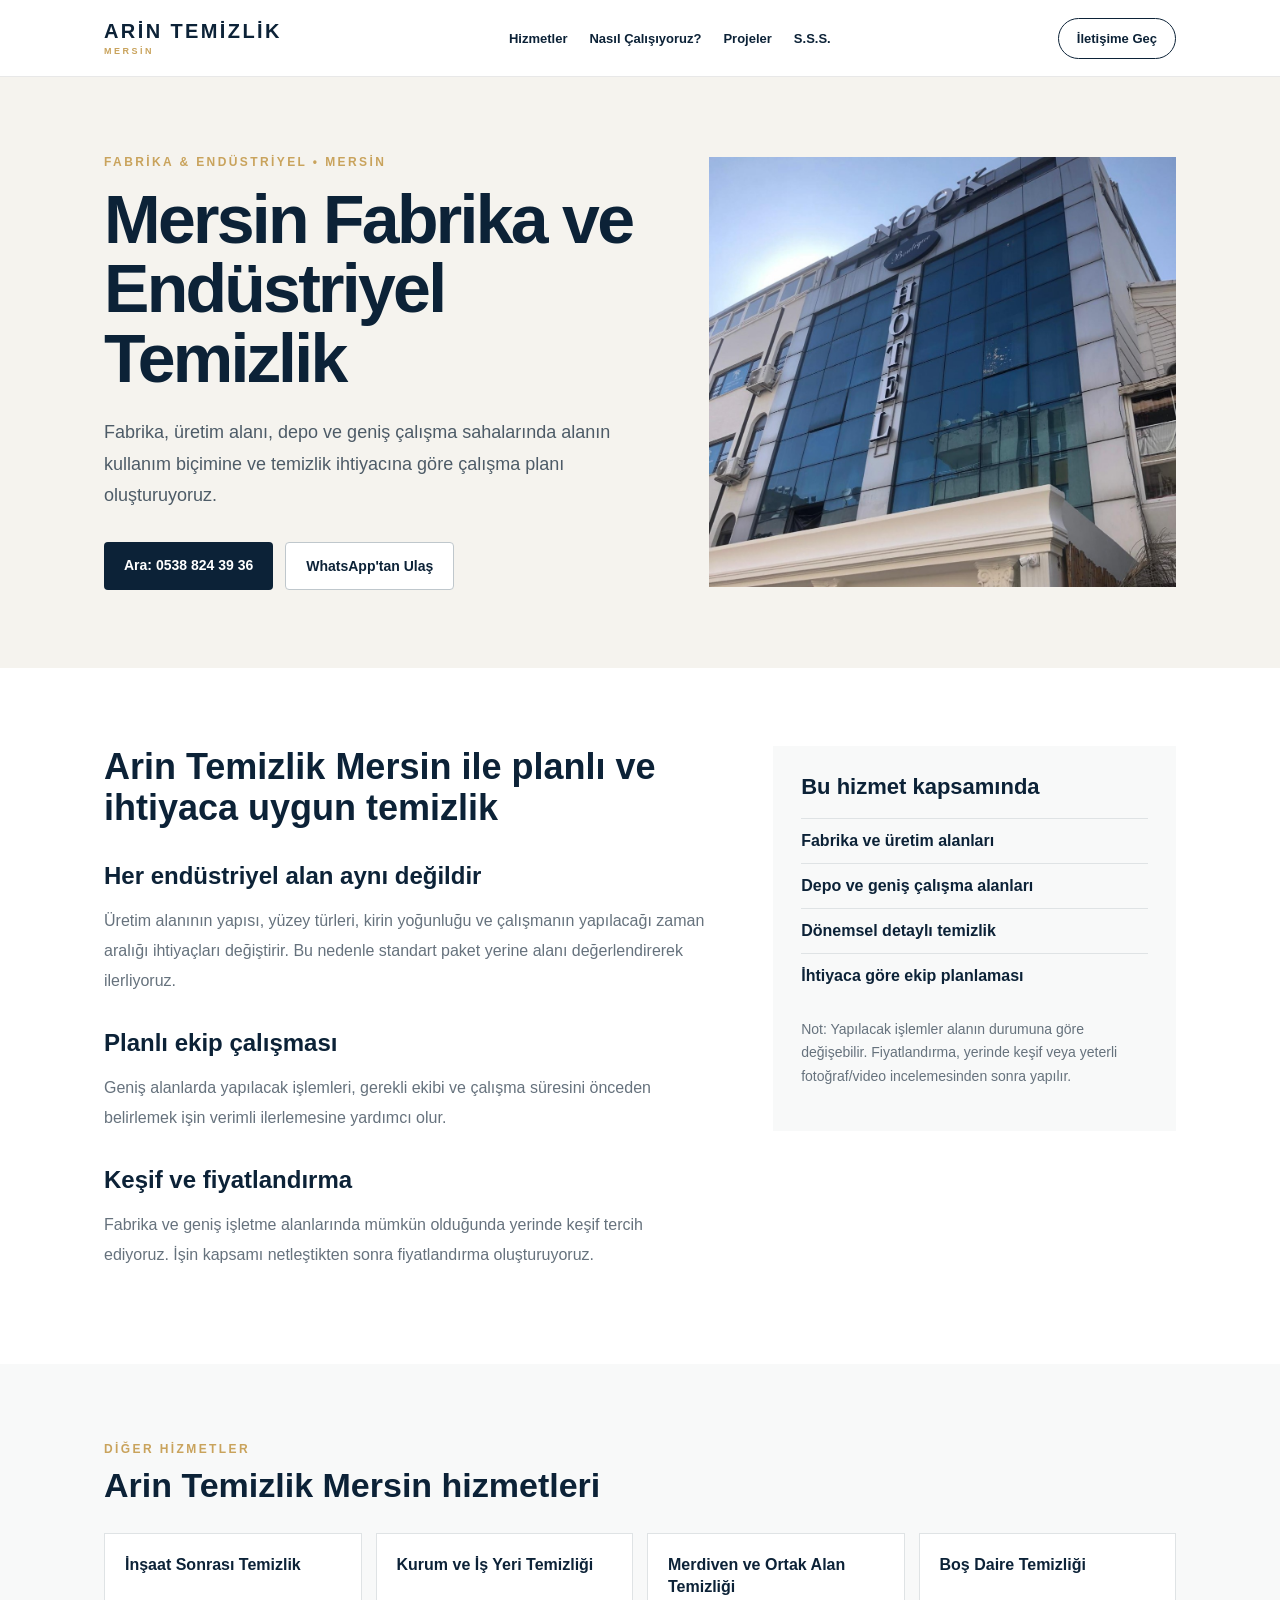
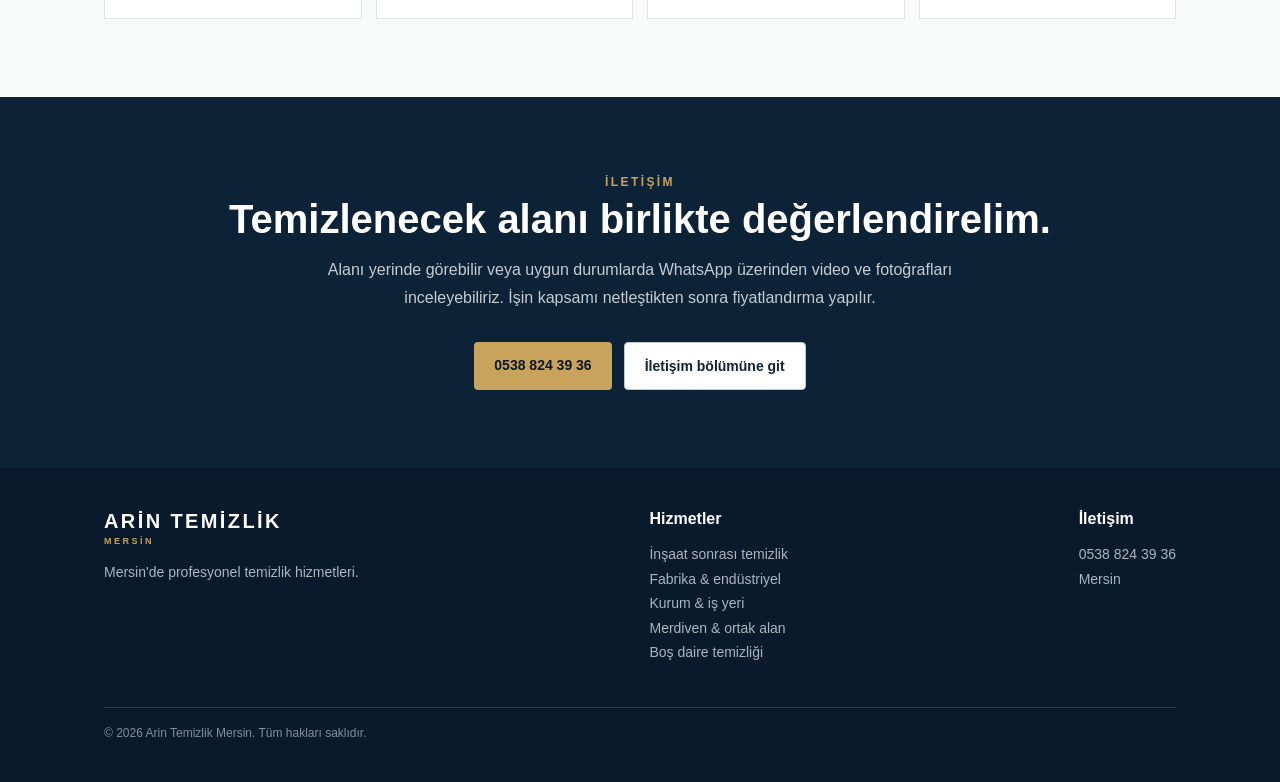
==== fabrika-endustriyel-temizlik-mersin.html @ 048e4264 "Add files via upload" ====
<!doctype html>
<html lang="tr">
<head>
<meta charset="utf-8">
<meta name="viewport" content="width=device-width,initial-scale=1">
<title>Mersin Fabrika ve Endüstriyel Temizlik | Arin Temizlik</title>
<meta name="description" content="Mersin'de fabrika, üretim alanı, depo ve geniş çalışma alanları için ihtiyaca göre planlanan profesyonel endüstriyel temizlik hizmeti.">
<meta name="robots" content="index,follow,max-image-preview:large">
<link rel="canonical" href="https://arintemizlikmersin.com/fabrika-endustriyel-temizlik-mersin.html">
<meta name="theme-color" content="#0c2237">
<meta property="og:locale" content="tr_TR">
<meta property="og:type" content="website">
<meta property="og:title" content="Mersin Fabrika ve Endüstriyel Temizlik | Arin Temizlik">
<meta property="og:description" content="Mersin'de fabrika, üretim alanı, depo ve geniş çalışma alanları için ihtiyaca göre planlanan profesyonel endüstriyel temizlik hizmeti.">
<meta property="og:url" content="https://arintemizlikmersin.com/fabrika-endustriyel-temizlik-mersin.html">
<meta property="og:site_name" content="Arin Temizlik Mersin">
<script type="application/ld+json">{"@context": "https://schema.org", "@type": "Service", "name": "Mersin Fabrika ve Endüstriyel Temizlik", "provider": {"@type": "LocalBusiness", "name": "Arin Temizlik Mersin", "url": "https://arintemizlikmersin.com/", "telephone": "+90 538 824 39 36"}, "areaServed": {"@type": "City", "name": "Mersin"}, "url": "https://arintemizlikmersin.com/fabrika-endustriyel-temizlik-mersin.html", "description": "Mersin'de fabrika, üretim alanı, depo ve geniş çalışma alanları için ihtiyaca göre planlanan profesyonel endüstriyel temizlik hizmeti."}</script>
<style>
:root{--ink:#0c2237;--blue:#123e64;--gold:#c9a35c;--paper:#f5f3ee;--white:#fff;--muted:#66727d;--line:#dfe3e5}
*{box-sizing:border-box}html{scroll-behavior:smooth}body{margin:0;font-family:Inter,Segoe UI,Arial,sans-serif;color:var(--ink);background:#fff}a{text-decoration:none;color:inherit}.wrap{max-width:1120px;margin:auto;padding:0 24px}
header{position:sticky;top:0;z-index:20;background:rgba(255,255,255,.96);border-bottom:1px solid #e8e8e8;backdrop-filter:blur(8px)}nav{min-height:76px;display:flex;align-items:center;justify-content:space-between;gap:20px}.brand{font-weight:900;letter-spacing:.12em;font-size:20px}.brand small{display:block;font-size:9px;letter-spacing:.28em;color:var(--gold);margin-top:3px}.navlinks{display:flex;gap:22px;font-size:13px;font-weight:750}.contact{padding:12px 18px;border:1px solid var(--ink);border-radius:999px;font-weight:800;font-size:13px}
.hero{background:var(--paper);padding:78px 0}.hero-grid{display:grid;grid-template-columns:1fr .85fr;gap:55px;align-items:center}.eyebrow{font-size:12px;font-weight:800;letter-spacing:.2em;color:var(--gold);text-transform:uppercase}.hero h1{font-size:clamp(42px,5.5vw,68px);line-height:1.02;letter-spacing:-.04em;margin:16px 0 24px}.hero p{font-size:18px;line-height:1.75;color:#4d5b67}.hero img{width:100%;height:430px;object-fit:cover;display:block}.actions{display:flex;gap:12px;margin-top:30px;flex-wrap:wrap}.btn{padding:15px 20px;border-radius:4px;font-weight:800;font-size:14px;display:inline-block}.primary{background:var(--ink);color:#fff}.secondary{border:1px solid #bfc7cc;background:#fff}
section{padding:78px 0}.content-grid{display:grid;grid-template-columns:1.2fr .8fr;gap:65px}.copy h2{font-size:36px;line-height:1.15;margin:0 0 16px}.copy h3{font-size:24px;margin:34px 0 10px}.copy p{color:var(--muted);line-height:1.85}.side{background:#f8f9f9;padding:28px;height:max-content}.side h2{font-size:22px;margin:0 0 18px}.side ul{list-style:none;padding:0;margin:0}.side li{padding:13px 0;border-top:1px solid var(--line);font-weight:750}.related{background:#f8f9f9}.related-grid{display:grid;grid-template-columns:repeat(4,1fr);gap:14px}.related a{background:#fff;border:1px solid var(--line);padding:20px;font-weight:800;line-height:1.4}.cta{text-align:center;background:var(--ink);color:#fff}.cta h2{font-size:40px;margin:8px 0 14px}.cta p{color:#c5cdd4;line-height:1.75;max-width:720px;margin:auto}.cta .actions{justify-content:center}.cta .secondary{color:var(--ink)}
footer{background:#081a2b;color:#fff;padding:42px 0}.footer-grid{display:flex;justify-content:space-between;gap:30px}.footer-grid p{color:#aab6c0;line-height:1.75;font-size:14px}.legal{margin-top:28px;padding-top:18px;border-top:1px solid #274052;color:#81909b;font-size:12px}
@media(max-width:850px){.navlinks{display:none}.hero-grid,.content-grid{grid-template-columns:1fr}.hero img{height:350px}.related-grid{grid-template-columns:1fr 1fr}.footer-grid{display:block}}
@media(max-width:520px){.hero{padding:55px 0}.hero h1{font-size:42px}.hero img{height:280px}section{padding:60px 0}.related-grid{grid-template-columns:1fr}.cta h2{font-size:32px}}
</style>
</head>
<body>
<header><div class="wrap"><nav>
<a class="brand" href="index.html">ARİN TEMİZLİK<small>MERSİN</small></a>
<div class="navlinks"><a href="index.html#hizmetler">Hizmetler</a><a href="index.html#surec">Nasıl Çalışıyoruz?</a><a href="index.html#projeler">Projeler</a><a href="index.html#sss">S.S.S.</a></div>
<a class="contact" href="index.html#iletisim">İletişime Geç</a>
</nav></div></header>

<main>
<section class="hero"><div class="wrap"><div class="hero-grid"><div>
<div class="eyebrow">Fabrika & endüstriyel • Mersin</div>
<h1>Mersin Fabrika ve Endüstriyel Temizlik</h1>
<p>Fabrika, üretim alanı, depo ve geniş çalışma sahalarında alanın kullanım biçimine ve temizlik ihtiyacına göre çalışma planı oluşturuyoruz.</p>
<div class="actions"><a class="btn primary" href="tel:+905388243936">Ara: 0538 824 39 36</a><a class="btn secondary" href="https://wa.me/905388243936?text=Merhaba%2C%20Arin%20Temizlik%27ten%20hizmet%20hakk%C4%B1nda%20bilgi%20almak%20istiyorum." target="_blank" rel="noopener">WhatsApp'tan Ulaş</a></div>
</div><img src="images/otel-projesi.jpg" alt="Mersin kurumsal ve geniş alan temizlik projesi"></div></div></section>

<section><div class="wrap"><div class="content-grid"><div class="copy">
<h2>Arin Temizlik Mersin ile planlı ve ihtiyaca uygun temizlik</h2>
<h3>Her endüstriyel alan aynı değildir</h3><p>Üretim alanının yapısı, yüzey türleri, kirin yoğunluğu ve çalışmanın yapılacağı zaman aralığı ihtiyaçları değiştirir. Bu nedenle standart paket yerine alanı değerlendirerek ilerliyoruz.</p><h3>Planlı ekip çalışması</h3><p>Geniş alanlarda yapılacak işlemleri, gerekli ekibi ve çalışma süresini önceden belirlemek işin verimli ilerlemesine yardımcı olur.</p><h3>Keşif ve fiyatlandırma</h3><p>Fabrika ve geniş işletme alanlarında mümkün olduğunda yerinde keşif tercih ediyoruz. İşin kapsamı netleştikten sonra fiyatlandırma oluşturuyoruz.</p>
</div><aside class="side"><h2>Bu hizmet kapsamında</h2><ul><li>Fabrika ve üretim alanları</li><li>Depo ve geniş çalışma alanları</li><li>Dönemsel detaylı temizlik</li><li>İhtiyaca göre ekip planlaması</li></ul><p style="margin-top:20px;color:#66727d;line-height:1.7;font-size:14px">Not: Yapılacak işlemler alanın durumuna göre değişebilir. Fiyatlandırma, yerinde keşif veya yeterli fotoğraf/video incelemesinden sonra yapılır.</p></aside></div></div></section>

<section class="related"><div class="wrap"><div class="eyebrow">Diğer hizmetler</div><h2 style="font-size:34px;margin:10px 0 28px">Arin Temizlik Mersin hizmetleri</h2><div class="related-grid"><a href="insaat-sonrasi-temizlik-mersin.html">İnşaat Sonrası Temizlik</a><a href="kurum-is-yeri-temizligi-mersin.html">Kurum ve İş Yeri Temizliği</a><a href="merdiven-ortak-alan-temizligi-mersin.html">Merdiven ve Ortak Alan Temizliği</a><a href="bos-daire-temizligi-mersin.html">Boş Daire Temizliği</a></div></div></section>

<section class="cta"><div class="wrap"><div class="eyebrow">İletişim</div><h2>Temizlenecek alanı birlikte değerlendirelim.</h2><p>Alanı yerinde görebilir veya uygun durumlarda WhatsApp üzerinden video ve fotoğrafları inceleyebiliriz. İşin kapsamı netleştikten sonra fiyatlandırma yapılır.</p><div class="actions"><a class="btn primary" style="background:#c9a35c;color:#081a2b" href="tel:+905388243936">0538 824 39 36</a><a class="btn secondary" href="index.html#iletisim">İletişim bölümüne git</a></div></div></section>
</main>

<footer><div class="wrap"><div class="footer-grid"><div><a class="brand" href="index.html">ARİN TEMİZLİK<small>MERSİN</small></a><p>Mersin'de profesyonel temizlik hizmetleri.</p></div><div><b>Hizmetler</b><p><a href="insaat-sonrasi-temizlik-mersin.html">İnşaat sonrası temizlik</a><br><a href="fabrika-endustriyel-temizlik-mersin.html">Fabrika & endüstriyel</a><br><a href="kurum-is-yeri-temizligi-mersin.html">Kurum & iş yeri</a><br><a href="merdiven-ortak-alan-temizligi-mersin.html">Merdiven & ortak alan</a><br><a href="bos-daire-temizligi-mersin.html">Boş daire temizliği</a></p></div><div><b>İletişim</b><p><a href="tel:+905388243936">0538 824 39 36</a><br>Mersin</p></div></div><div class="legal">© 2026 Arin Temizlik Mersin. Tüm hakları saklıdır.</div></div></footer>
</body></html>
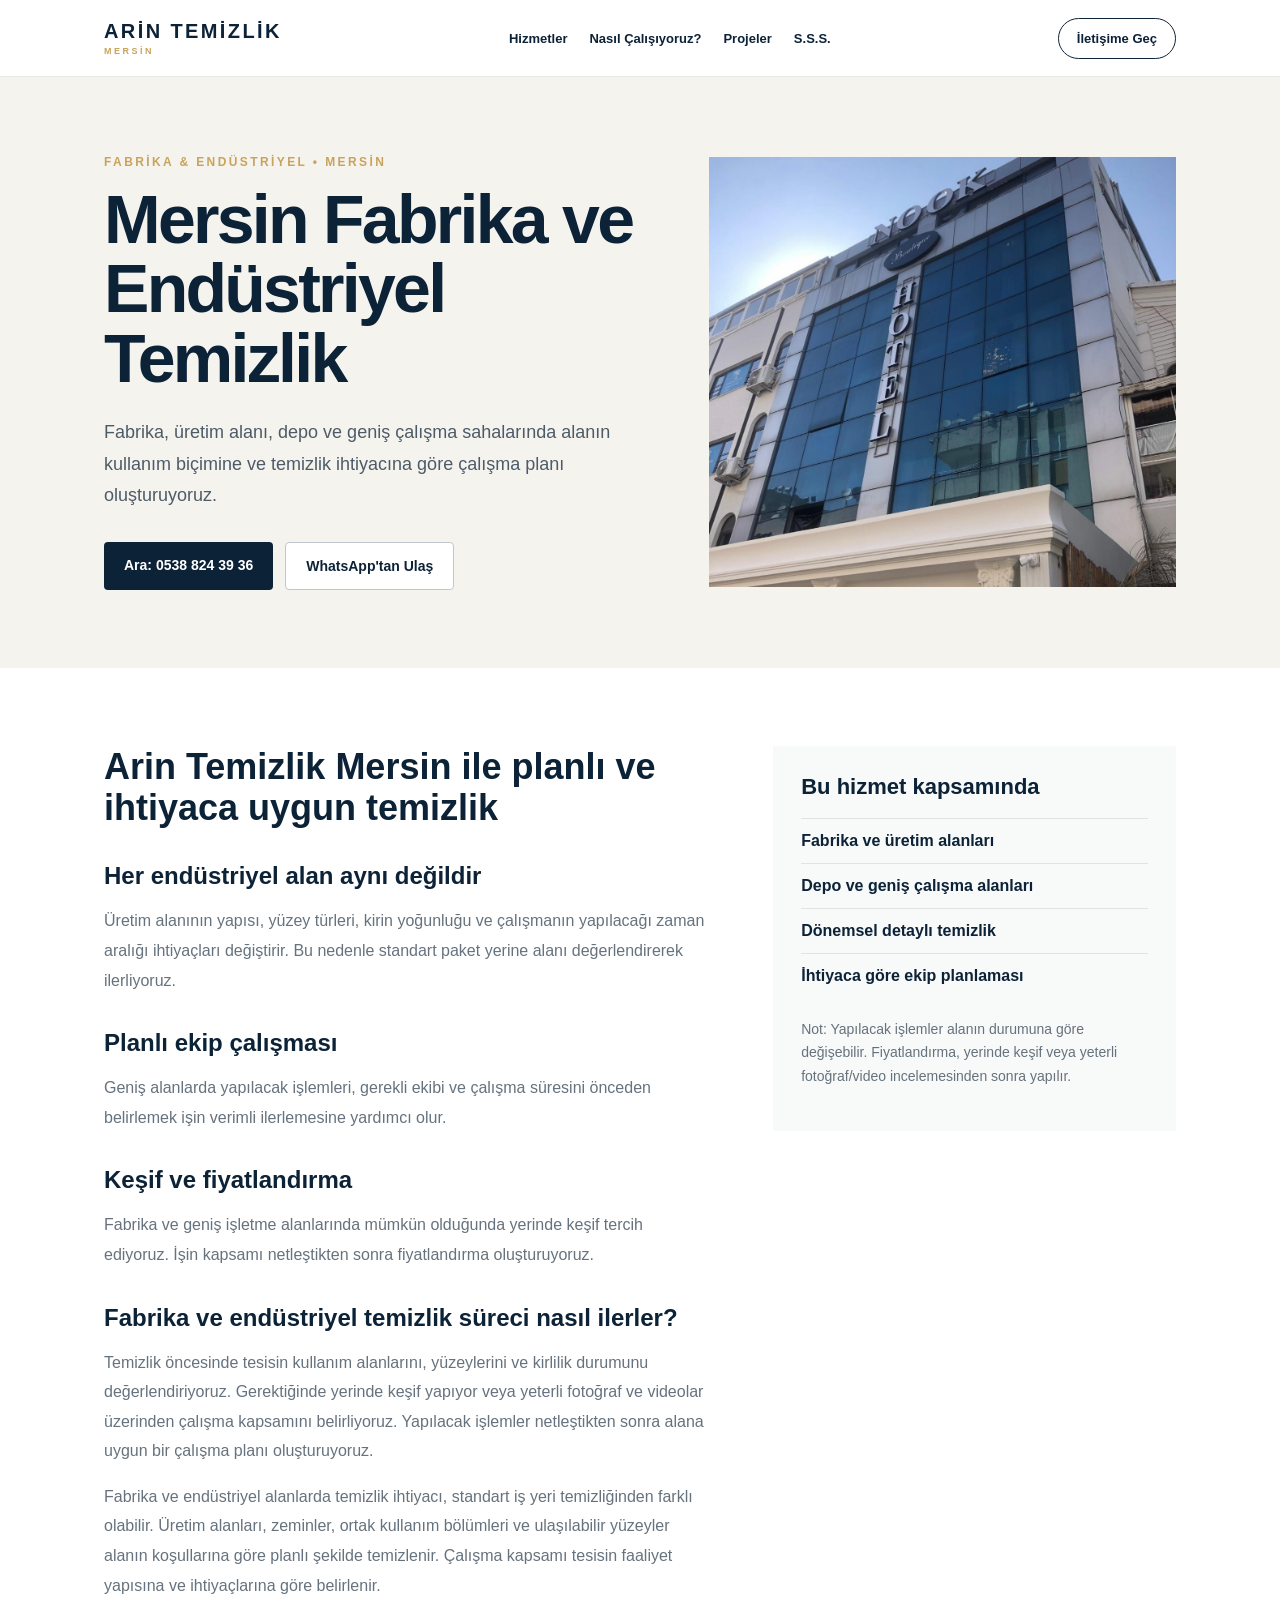
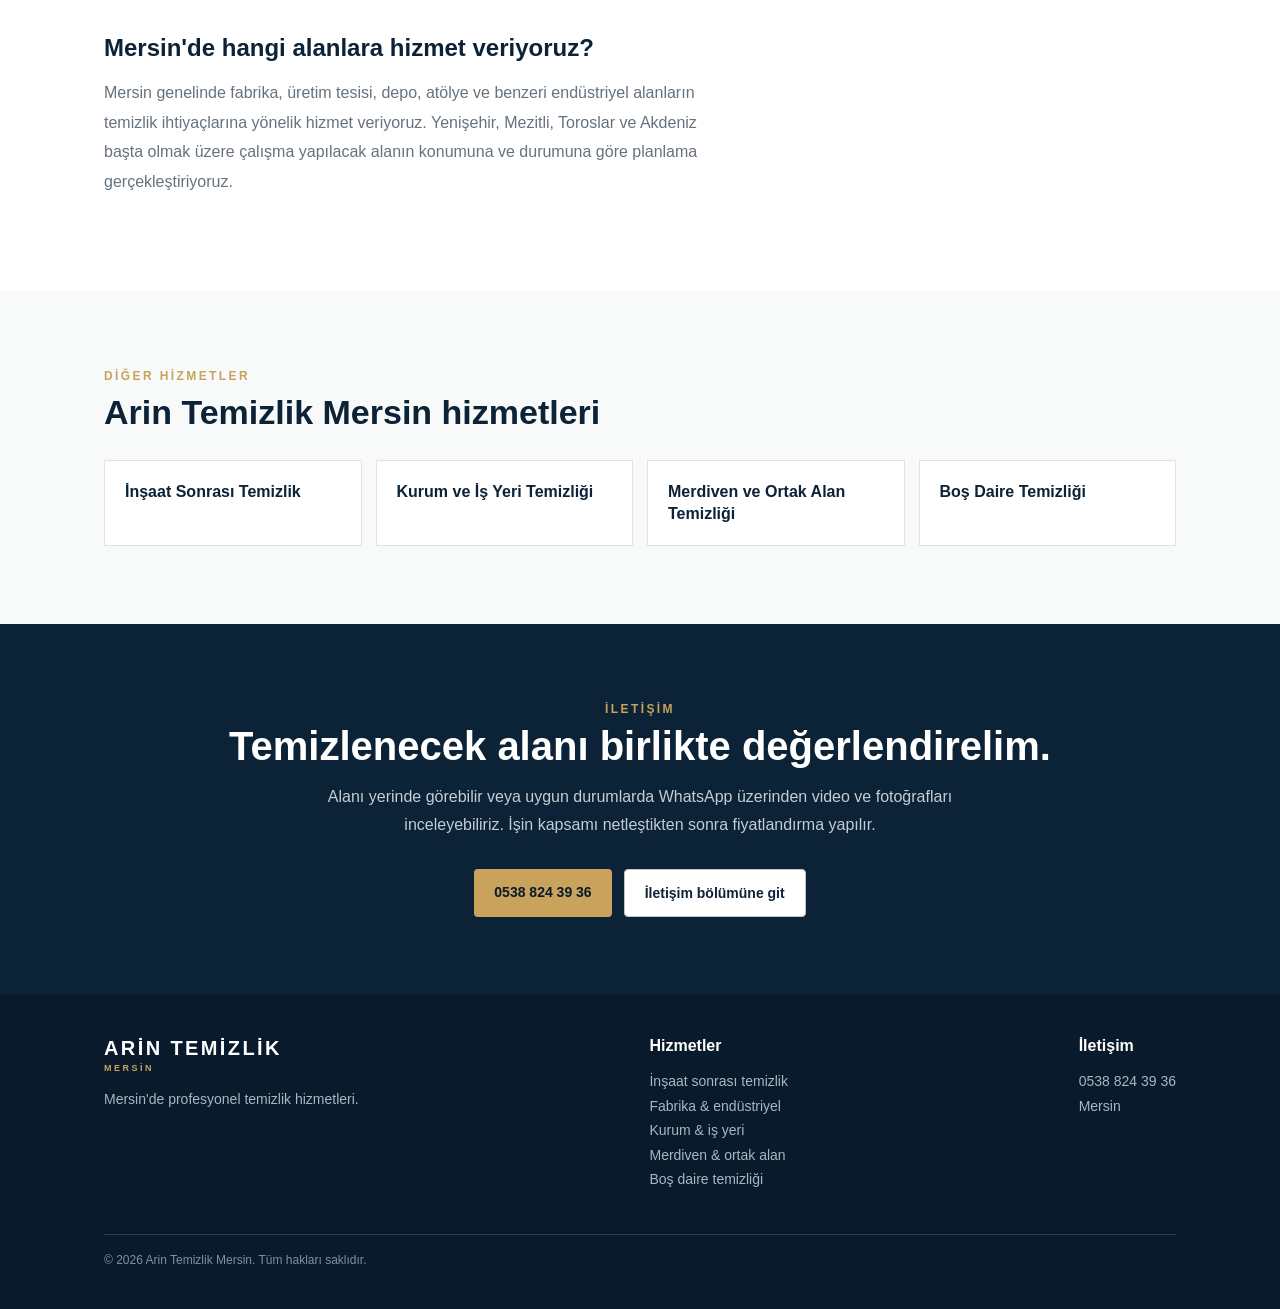
==== commit 20b0f790: "Update fabrika-endustriyel-temizlik-mersin.html" ====
--- a/fabrika-endustriyel-temizlik-mersin.html
+++ b/fabrika-endustriyel-temizlik-mersin.html
@@ -44,7 +44,13 @@
 <section><div class="wrap"><div class="content-grid"><div class="copy">
 <h2>Arin Temizlik Mersin ile planlı ve ihtiyaca uygun temizlik</h2>
 <h3>Her endüstriyel alan aynı değildir</h3><p>Üretim alanının yapısı, yüzey türleri, kirin yoğunluğu ve çalışmanın yapılacağı zaman aralığı ihtiyaçları değiştirir. Bu nedenle standart paket yerine alanı değerlendirerek ilerliyoruz.</p><h3>Planlı ekip çalışması</h3><p>Geniş alanlarda yapılacak işlemleri, gerekli ekibi ve çalışma süresini önceden belirlemek işin verimli ilerlemesine yardımcı olur.</p><h3>Keşif ve fiyatlandırma</h3><p>Fabrika ve geniş işletme alanlarında mümkün olduğunda yerinde keşif tercih ediyoruz. İşin kapsamı netleştikten sonra fiyatlandırma oluşturuyoruz.</p>
-</div><aside class="side"><h2>Bu hizmet kapsamında</h2><ul><li>Fabrika ve üretim alanları</li><li>Depo ve geniş çalışma alanları</li><li>Dönemsel detaylı temizlik</li><li>İhtiyaca göre ekip planlaması</li></ul><p style="margin-top:20px;color:#66727d;line-height:1.7;font-size:14px">Not: Yapılacak işlemler alanın durumuna göre değişebilir. Fiyatlandırma, yerinde keşif veya yeterli fotoğraf/video incelemesinden sonra yapılır.</p></aside></div></div></section>
+<h3>Fabrika ve endüstriyel temizlik süreci nasıl ilerler?</h3>
+<p>Temizlik öncesinde tesisin kullanım alanlarını, yüzeylerini ve kirlilik durumunu değerlendiriyoruz. Gerektiğinde yerinde keşif yapıyor veya yeterli fotoğraf ve videolar üzerinden çalışma kapsamını belirliyoruz. Yapılacak işlemler netleştikten sonra alana uygun bir çalışma planı oluşturuyoruz.</p>
+
+<p>Fabrika ve endüstriyel alanlarda temizlik ihtiyacı, standart iş yeri temizliğinden farklı olabilir. Üretim alanları, zeminler, ortak kullanım bölümleri ve ulaşılabilir yüzeyler alanın koşullarına göre planlı şekilde temizlenir. Çalışma kapsamı tesisin faaliyet yapısına ve ihtiyaçlarına göre belirlenir.</p>
+
+<h3>Mersin'de hangi alanlara hizmet veriyoruz?</h3>
+<p>Mersin genelinde fabrika, üretim tesisi, depo, atölye ve benzeri endüstriyel alanların temizlik ihtiyaçlarına yönelik hizmet veriyoruz. Yenişehir, Mezitli, Toroslar ve Akdeniz başta olmak üzere çalışma yapılacak alanın konumuna ve durumuna göre planlama gerçekleştiriyoruz.</p></div><aside class="side"><h2>Bu hizmet kapsamında</h2><ul><li>Fabrika ve üretim alanları</li><li>Depo ve geniş çalışma alanları</li><li>Dönemsel detaylı temizlik</li><li>İhtiyaca göre ekip planlaması</li></ul><p style="margin-top:20px;color:#66727d;line-height:1.7;font-size:14px">Not: Yapılacak işlemler alanın durumuna göre değişebilir. Fiyatlandırma, yerinde keşif veya yeterli fotoğraf/video incelemesinden sonra yapılır.</p></aside></div></div></section>
 
 <section class="related"><div class="wrap"><div class="eyebrow">Diğer hizmetler</div><h2 style="font-size:34px;margin:10px 0 28px">Arin Temizlik Mersin hizmetleri</h2><div class="related-grid"><a href="insaat-sonrasi-temizlik-mersin.html">İnşaat Sonrası Temizlik</a><a href="kurum-is-yeri-temizligi-mersin.html">Kurum ve İş Yeri Temizliği</a><a href="merdiven-ortak-alan-temizligi-mersin.html">Merdiven ve Ortak Alan Temizliği</a><a href="bos-daire-temizligi-mersin.html">Boş Daire Temizliği</a></div></div></section>
 
@@ -52,4 +58,4 @@
 </main>
 
 <footer><div class="wrap"><div class="footer-grid"><div><a class="brand" href="index.html">ARİN TEMİZLİK<small>MERSİN</small></a><p>Mersin'de profesyonel temizlik hizmetleri.</p></div><div><b>Hizmetler</b><p><a href="insaat-sonrasi-temizlik-mersin.html">İnşaat sonrası temizlik</a><br><a href="fabrika-endustriyel-temizlik-mersin.html">Fabrika & endüstriyel</a><br><a href="kurum-is-yeri-temizligi-mersin.html">Kurum & iş yeri</a><br><a href="merdiven-ortak-alan-temizligi-mersin.html">Merdiven & ortak alan</a><br><a href="bos-daire-temizligi-mersin.html">Boş daire temizliği</a></p></div><div><b>İletişim</b><p><a href="tel:+905388243936">0538 824 39 36</a><br>Mersin</p></div></div><div class="legal">© 2026 Arin Temizlik Mersin. Tüm hakları saklıdır.</div></div></footer>
-</body></html>+</body></html>
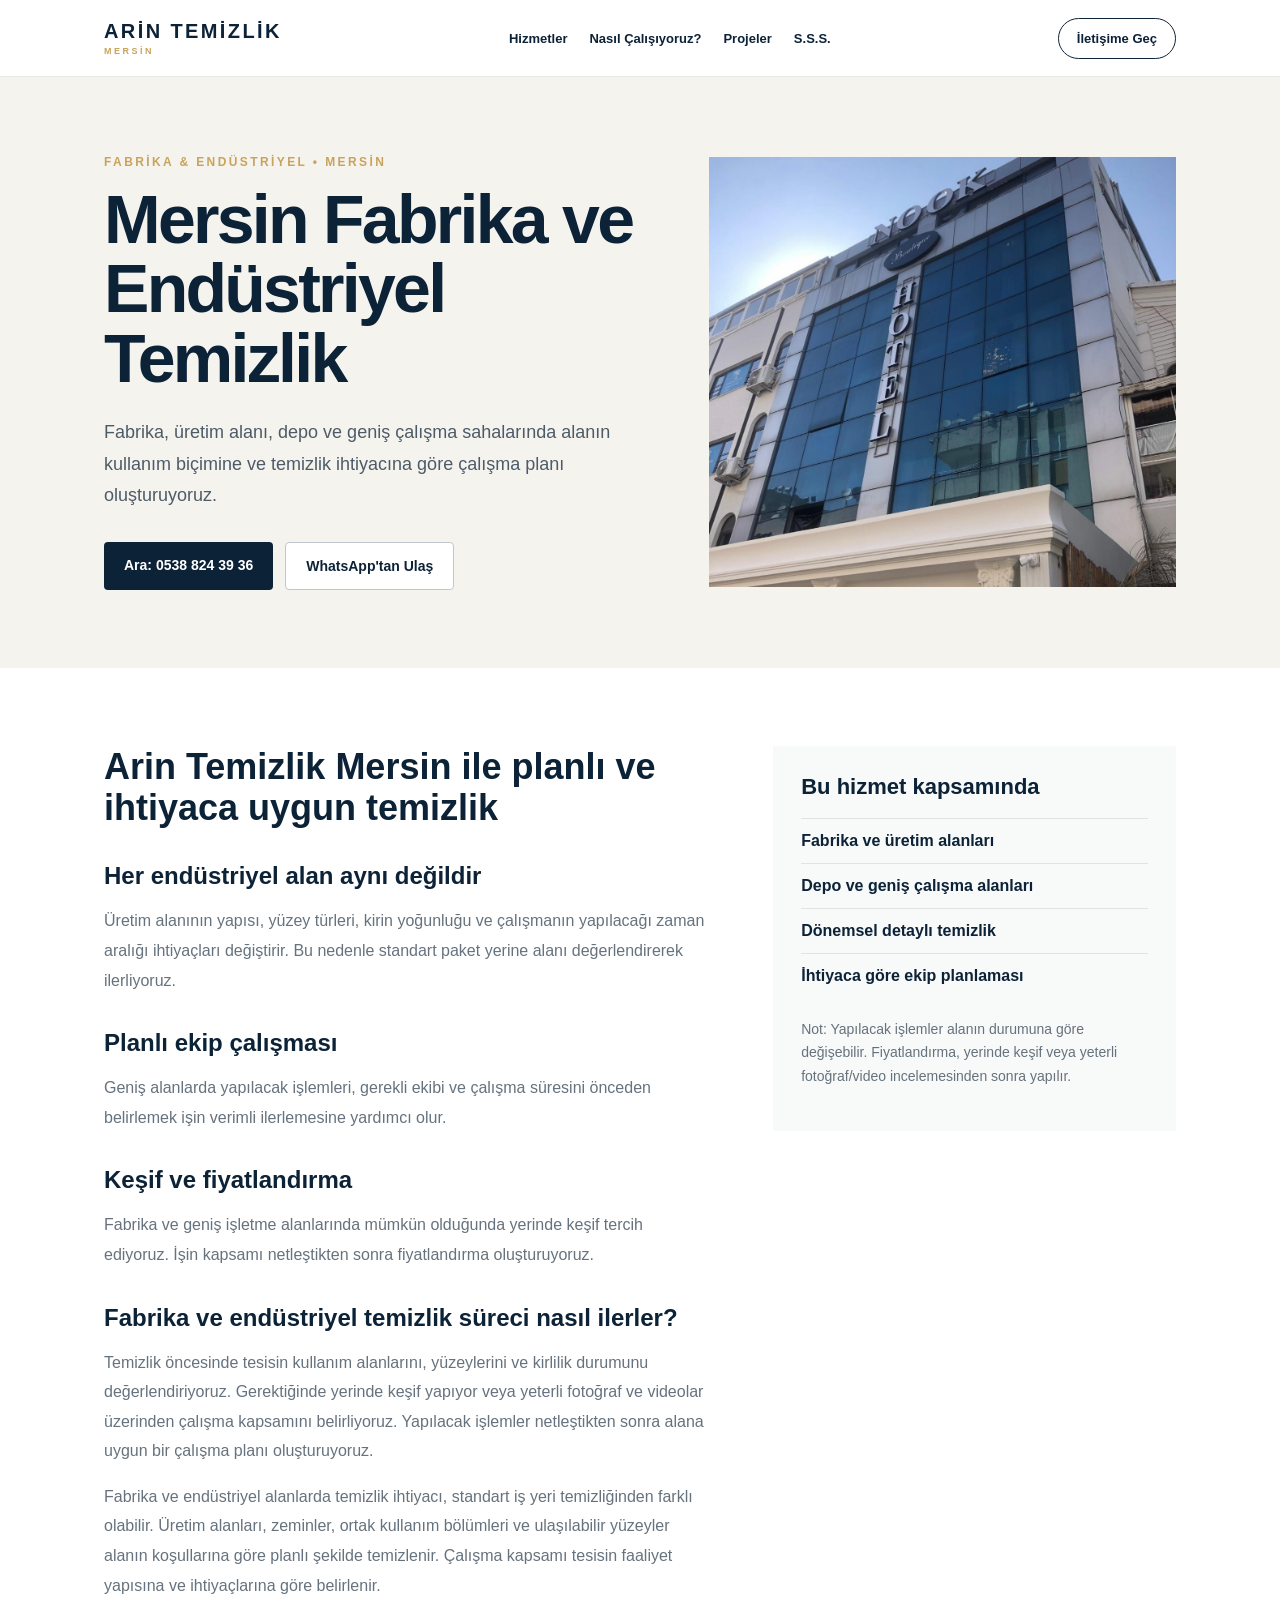
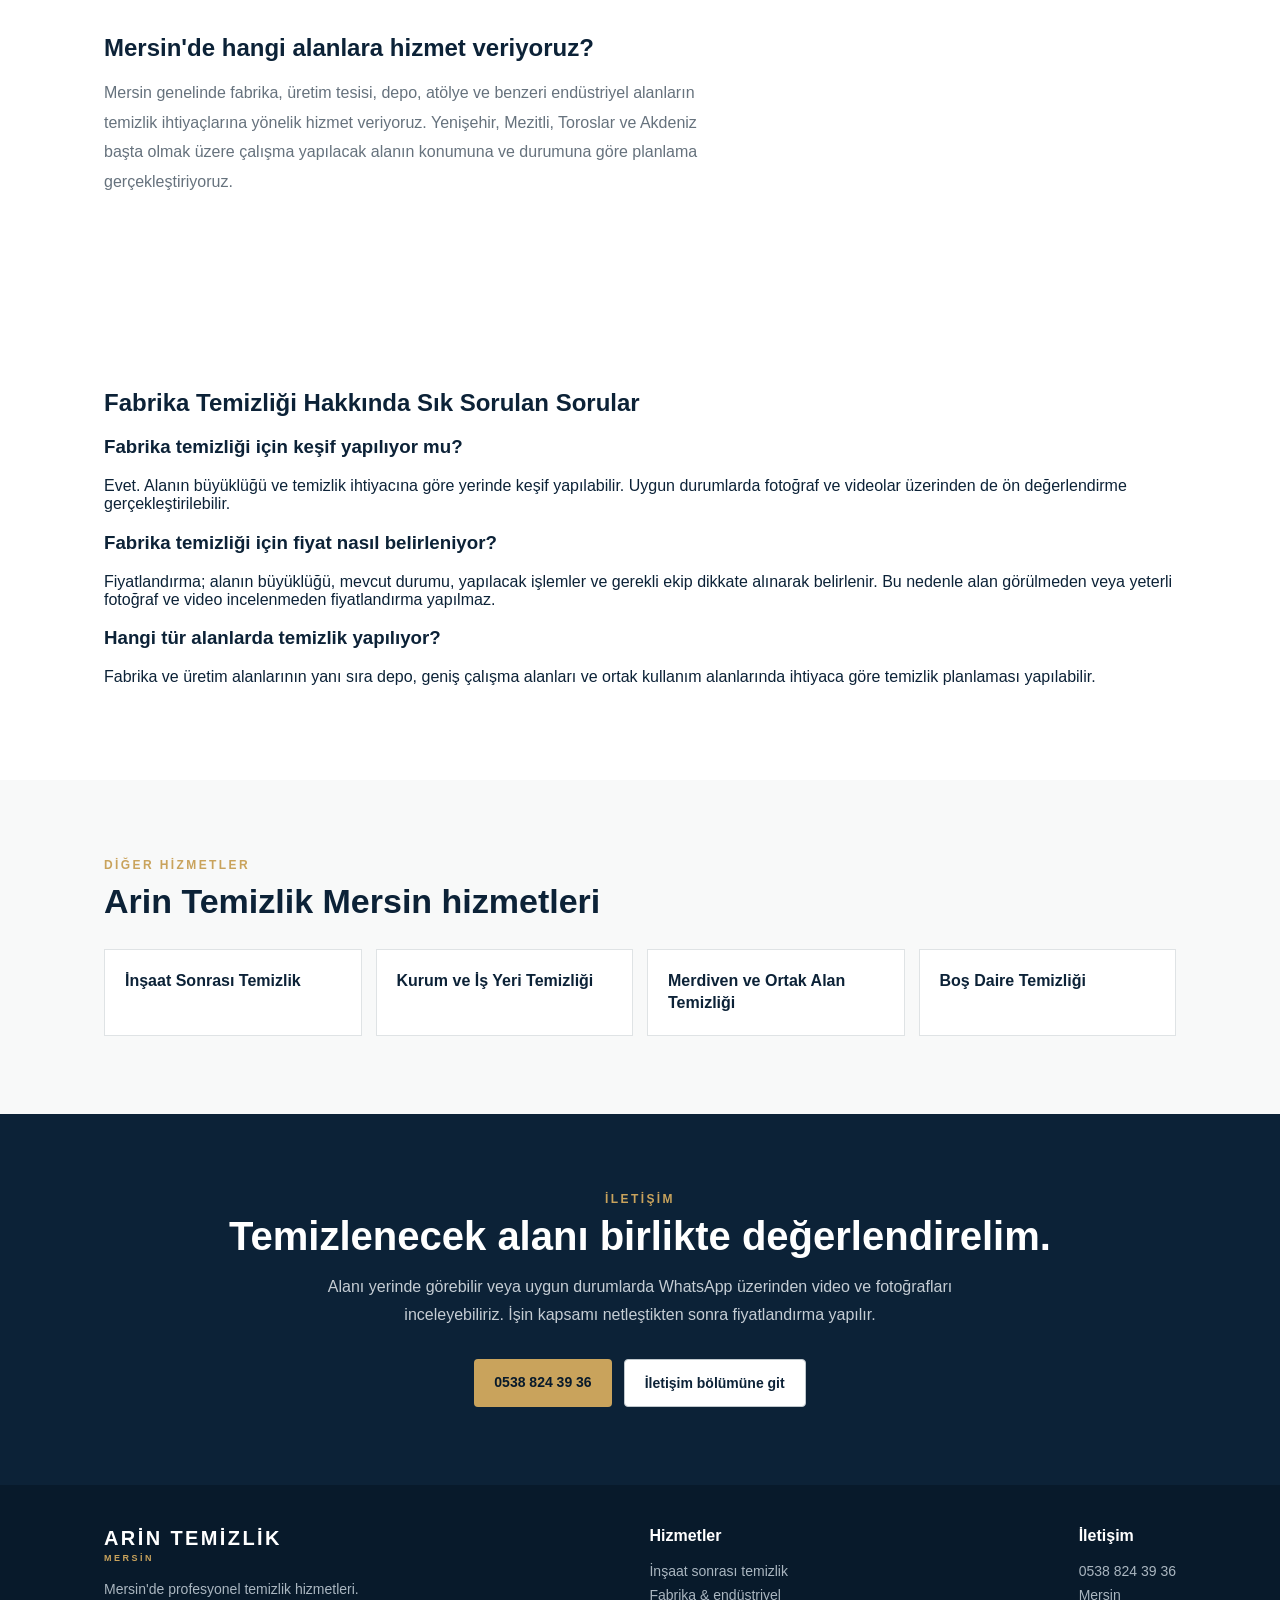
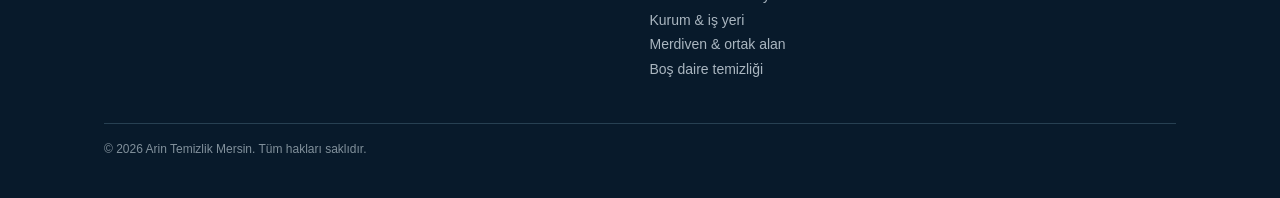
==== commit fdffa1f4: "Update fabrika-endustriyel-temizlik-mersin.html" ====
--- a/fabrika-endustriyel-temizlik-mersin.html
+++ b/fabrika-endustriyel-temizlik-mersin.html
@@ -52,7 +52,20 @@
 <h3>Mersin'de hangi alanlara hizmet veriyoruz?</h3>
 <p>Mersin genelinde fabrika, üretim tesisi, depo, atölye ve benzeri endüstriyel alanların temizlik ihtiyaçlarına yönelik hizmet veriyoruz. Yenişehir, Mezitli, Toroslar ve Akdeniz başta olmak üzere çalışma yapılacak alanın konumuna ve durumuna göre planlama gerçekleştiriyoruz.</p></div><aside class="side"><h2>Bu hizmet kapsamında</h2><ul><li>Fabrika ve üretim alanları</li><li>Depo ve geniş çalışma alanları</li><li>Dönemsel detaylı temizlik</li><li>İhtiyaca göre ekip planlaması</li></ul><p style="margin-top:20px;color:#66727d;line-height:1.7;font-size:14px">Not: Yapılacak işlemler alanın durumuna göre değişebilir. Fiyatlandırma, yerinde keşif veya yeterli fotoğraf/video incelemesinden sonra yapılır.</p></aside></div></div></section>
 
-<section class="related"><div class="wrap"><div class="eyebrow">Diğer hizmetler</div><h2 style="font-size:34px;margin:10px 0 28px">Arin Temizlik Mersin hizmetleri</h2><div class="related-grid"><a href="insaat-sonrasi-temizlik-mersin.html">İnşaat Sonrası Temizlik</a><a href="kurum-is-yeri-temizligi-mersin.html">Kurum ve İş Yeri Temizliği</a><a href="merdiven-ortak-alan-temizligi-mersin.html">Merdiven ve Ortak Alan Temizliği</a><a href="bos-daire-temizligi-mersin.html">Boş Daire Temizliği</a></div></div></section>
+<section>
+<div class="wrap">
+<h2>Fabrika Temizliği Hakkında Sık Sorulan Sorular</h2>
+
+<h3>Fabrika temizliği için keşif yapılıyor mu?</h3>
+<p>Evet. Alanın büyüklüğü ve temizlik ihtiyacına göre yerinde keşif yapılabilir. Uygun durumlarda fotoğraf ve videolar üzerinden de ön değerlendirme gerçekleştirilebilir.</p>
+
+<h3>Fabrika temizliği için fiyat nasıl belirleniyor?</h3>
+<p>Fiyatlandırma; alanın büyüklüğü, mevcut durumu, yapılacak işlemler ve gerekli ekip dikkate alınarak belirlenir. Bu nedenle alan görülmeden veya yeterli fotoğraf ve video incelenmeden fiyatlandırma yapılmaz.</p>
+
+<h3>Hangi tür alanlarda temizlik yapılıyor?</h3>
+<p>Fabrika ve üretim alanlarının yanı sıra depo, geniş çalışma alanları ve ortak kullanım alanlarında ihtiyaca göre temizlik planlaması yapılabilir.</p>
+</div>
+</section><section class="related"><div class="wrap"><div class="eyebrow">Diğer hizmetler</div><h2 style="font-size:34px;margin:10px 0 28px">Arin Temizlik Mersin hizmetleri</h2><div class="related-grid"><a href="insaat-sonrasi-temizlik-mersin.html">İnşaat Sonrası Temizlik</a><a href="kurum-is-yeri-temizligi-mersin.html">Kurum ve İş Yeri Temizliği</a><a href="merdiven-ortak-alan-temizligi-mersin.html">Merdiven ve Ortak Alan Temizliği</a><a href="bos-daire-temizligi-mersin.html">Boş Daire Temizliği</a></div></div></section>
 
 <section class="cta"><div class="wrap"><div class="eyebrow">İletişim</div><h2>Temizlenecek alanı birlikte değerlendirelim.</h2><p>Alanı yerinde görebilir veya uygun durumlarda WhatsApp üzerinden video ve fotoğrafları inceleyebiliriz. İşin kapsamı netleştikten sonra fiyatlandırma yapılır.</p><div class="actions"><a class="btn primary" style="background:#c9a35c;color:#081a2b" href="tel:+905388243936">0538 824 39 36</a><a class="btn secondary" href="index.html#iletisim">İletişim bölümüne git</a></div></div></section>
 </main>
